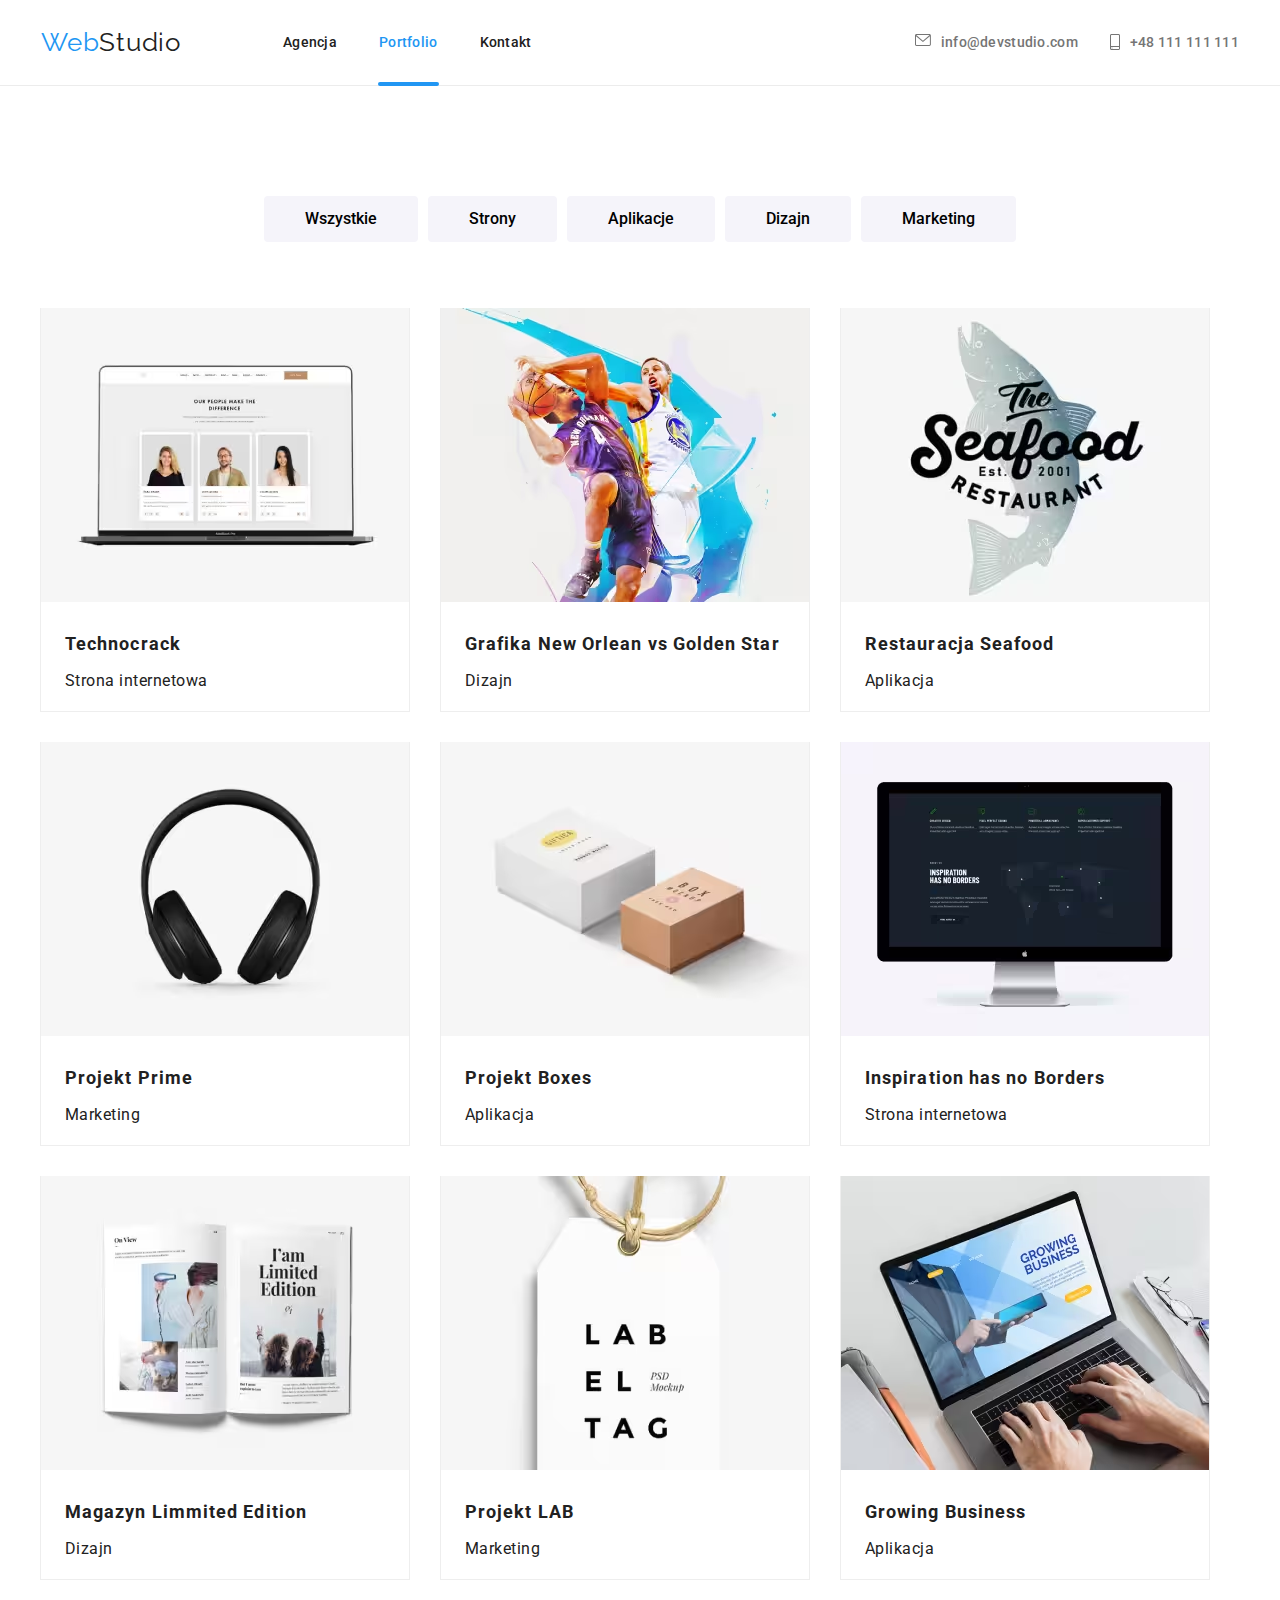
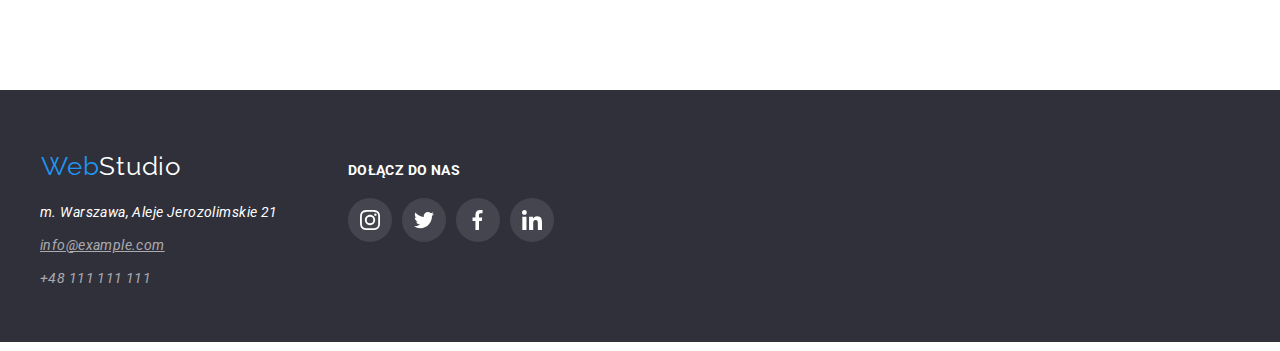
==== portfolio.html @ 5cfadc45 "Initial commit" ====
<!DOCTYPE html>
<html lang="pl">
  <head>
    <meta charset="UTF-8" />
    <meta http-equiv="X-UA-Compatible" content="IE=edge" />
    <meta name="viewport" content="width=device-width, initial-scale=1.0" />
    <link rel="stylesheet" href="./css/normalize.css" />
    <link rel="stylesheet" href="./css/styles.css" />
    <link
      rel="stylesheet"
      href="https://fonts.googleapis.com/css?family=Raleway:700|Roboto:400,500,700,900"
    />
    <link rel="shortcut icon" href="#" />
    <title>Portfolio</title>
  </head>
  <body>
    <header>
      <div class="container">
        <div class="header-left">
          <a href="index.html" rel="noopener noreferrer nofollow">
            <p class="logo">
              <span class="blue-text">Web</span>
              <span class="black-text">Studio</span>
            </p>
          </a>
          <nav>
            <!--Nawigacja strony-->
            <div class="box-nav-link">
              <a href="index.html" rel="noopener noreferrer nofollow">
                Agencja
              </a>
            </div>
            <div class="box-nav-link">
              <a
                class="nav-link"
                href="portfolio.html"
                rel="noopener noreferrer nofollow"
              >
                Portfolio
              </a>
            </div>
            <div class="box-nav-link">
              <a href="./kontakt" rel="noopener noreferrer nofollow">Kontakt</a>
            </div>
          </nav>
        </div>
        <div class="header-right">
          <!--Dane kontaktowe-->
          <ul class="contact-top">
            <li>
              <a href="mailto:info@devstudio.com">
                <svg width="16px" height="12px">
                  <use href="./images/icons.svg#icon-mail"></use>
                </svg>
                info@devstudio.com
              </a>
            </li>
            <li>
              <a href="tel:+48111111111">
                <svg width="10px" height="16px">
                  <use href="./images/icons.svg#icon-tel"></use>
                </svg>
                +48 111 111 111
              </a>
            </li>
          </ul>
        </div>
      </div>
    </header>
    <main class="main-portfolio section">
      <div class="container">
        <ul class="filter-buttons">
          <!--Przyciski filtru-->
          <li><button type="button" onclick="">Wszystkie</button></li>
          <li><button type="button" onclick="">Strony</button></li>
          <li><button type="button" onclick="">Aplikacje</button></li>
          <li><button type="button" onclick="">Dizajn</button></li>
          <li><button type="button" onclick="">Marketing</button></li>
        </ul>
      </div>
      <div class="container">
        <ul class="projects">
          <li>
            <!--Obraz nr1-->
            <div class="picture-projects">
              <div class="overlay-projects">
                <span>
                  Technocrack jest popularną platformą wykorzystywaną do
                  rozpowszechniania koronawirusa. Firmy wykorzystują tę
                  platformę do celów szpiegowskich i ataków na niezabezpieczone
                  serwery konkurencji
                </span>
              </div>
              <picture>
                <source
                  srcset="./images/img-p1.avif"
                  type="image/avif"
                  width="370"
                  height="294"
                />
                <source
                  srcset="./images/img-p1.png"
                  type="image/png"
                  width="370"
                  height="294"
                />
                <img
                  src="./images/img-p1.jpg"
                  alt="Podgląd strony internetowej Technocrack wyświetlanej na laptopie"
                  width="370"
                  height="294"
                />
              </picture>
            </div>
            <h4>Technocrack</h4>
            <p>Strona internetowa</p>
          </li>
          <li>
            <!--Obraz nr2-->
            <div class="picture-projects">
              <div class="overlay-projects">
                <span>
                  Technocrack jest popularną platformą wykorzystywaną do
                  rozpowszechniania koronawirusa. Firmy wykorzystują tę
                  platformę do celów szpiegowskich i ataków na niezabezpieczone
                  serwery konkurencji
                </span>
              </div>
              <picture
                ><source
                  srcset="./images/img-p2.avif"
                  type="image/avif"
                  width="370"
                  height="294" />
                <source
                  srcset="./images/img-p2.png"
                  type="image/png"
                  width="370"
                  height="294" />
                <img
                  src="./images/img-p2.jpg"
                  alt="Dwójka koszykarzy w trakcie gry"
                  width="370"
                  height="294"
              /></picture>
            </div>
            <h4>Grafika New Orlean vs Golden Star</h4>
            <p>Dizajn</p>
          </li>
          <li>
            <!--Obraz nr3-->
            <div class="picture-projects">
              <div class="overlay-projects">
                <span>
                  Technocrack jest popularną platformą wykorzystywaną do
                  rozpowszechniania koronawirusa. Firmy wykorzystują tę
                  platformę do celów szpiegowskich i ataków na niezabezpieczone
                  serwery konkurencji
                </span>
              </div>
              <picture
                ><source
                  srcset="./images/img-p3.avif"
                  type="image/avif"
                  width="370"
                  height="294" />
                <source
                  srcset="./images/img-p3.png"
                  type="image/png"
                  width="370"
                  height="294" />
                <img
                  src="./images/img-p3.jpg"
                  alt="Napis logo The Seafood Restaurant Est. 2001 na tle szarej ryby"
                  width="370"
                  height="294"
              /></picture>
            </div>
            <h4>Restauracja Seafood</h4>
            <p>Aplikacja</p>
          </li>
          <li>
            <!--Obraz nr4-->
            <div class="picture-projects">
              <div class="overlay-projects">
                <span>
                  Technocrack jest popularną platformą wykorzystywaną do
                  rozpowszechniania koronawirusa. Firmy wykorzystują tę
                  platformę do celów szpiegowskich i ataków na niezabezpieczone
                  serwery konkurencji
                </span>
              </div>
              <picture
                ><source
                  srcset="./images/img-p4.avif"
                  type="image/avif"
                  width="370"
                  height="294" />
                <source
                  srcset="./images/img-p4.png"
                  type="image/png"
                  width="370"
                  height="294" />
                <img
                  src="./images/img-p4.jpg"
                  alt="Czarne słuchawki nauszne"
                  width="370"
                  height="294"
              /></picture>
            </div>
            <h4>Projekt Prime</h4>
            <p>Marketing</p>
          </li>
          <li>
            <!--Obraz nr5-->
            <div class="picture-projects">
              <div class="overlay-projects">
                <span>
                  Technocrack jest popularną platformą wykorzystywaną do
                  rozpowszechniania koronawirusa. Firmy wykorzystują tę
                  platformę do celów szpiegowskich i ataków na niezabezpieczone
                  serwery konkurencji
                </span>
              </div>
              <picture
                ><source
                  srcset="./images/img-p5.avif"
                  type="image/avif"
                  width="370"
                  height="294" />
                <source
                  srcset="./images/img-p5.png"
                  type="image/png"
                  width="370"
                  height="294" />
                <img
                  src="./images/img-p5.jpg"
                  alt="Dwa pudełka w 3d"
                  width="370"
                  height="294"
              /></picture>
            </div>
            <h4>Projekt Boxes</h4>
            <p>Aplikacja</p>
          </li>
          <li>
            <!--Obraz nr6-->
            <div class="picture-projects">
              <div class="overlay-projects">
                <span>
                  Technocrack jest popularną platformą wykorzystywaną do
                  rozpowszechniania koronawirusa. Firmy wykorzystują tę
                  platformę do celów szpiegowskich i ataków na niezabezpieczone
                  serwery konkurencji
                </span>
              </div>
              <picture
                ><source
                  srcset="./images/img-p6.avif"
                  type="image/avif"
                  width="370"
                  height="294" />
                <source
                  srcset="./images/img-p6.png"
                  type="image/png"
                  width="370"
                  height="294" />
                <img
                  src="./images/img-p6.jpg"
                  alt="Podgląd strony internetowej Inspiration has no borders wyświetlanej na monitorze"
                  width="370"
                  height="294"
              /></picture>
            </div>
            <h4>Inspiration has no Borders</h4>
            <p>Strona internetowa</p>
          </li>
          <li>
            <!--Obraz nr7-->
            <div class="picture-projects">
              <div class="overlay-projects">
                <span>
                  Technocrack jest popularną platformą wykorzystywaną do
                  rozpowszechniania koronawirusa. Firmy wykorzystują tę
                  platformę do celów szpiegowskich i ataków na niezabezpieczone
                  serwery konkurencji
                </span>
              </div>
              <picture
                ><source
                  srcset="./images/img-p7.avif"
                  type="image/avif"
                  width="370"
                  height="294" />
                <source
                  srcset="./images/img-p7.png"
                  type="image/png"
                  width="370"
                  height="294" />
                <img
                  src="./images/img-p7.jpg"
                  alt="Otwarte czasopismo z ilustracjami i napisem I'am limited edition"
                  width="370"
                  height="294"
              /></picture>
            </div>
            <h4>Magazyn Limmited Edition</h4>
            <p>Dizajn</p>
          </li>
          <li>
            <!--Obraz nr8-->
            <div class="picture-projects">
              <div class="overlay-projects">
                <span>
                  Technocrack jest popularną platformą wykorzystywaną do
                  rozpowszechniania koronawirusa. Firmy wykorzystują tę
                  platformę do celów szpiegowskich i ataków na niezabezpieczone
                  serwery konkurencji
                </span>
              </div>
              <picture
                ><source
                  srcset="./images/img-p8.avif"
                  type="image/avif"
                  width="370"
                  height="294" />
                <source
                  srcset="./images/img-p8.png"
                  type="image/png"
                  width="370"
                  height="294" />
                <img
                  src="./images/img-p8.jpg"
                  alt="Etykieta odzieżowa z napisem Label Tag"
                  width="370"
                  height="294"
              /></picture>
            </div>
            <h4>Projekt LAB</h4>
            <p>Marketing</p>
          </li>
          <li>
            <!--Obraz nr9-->
            <div class="picture-projects">
              <div class="overlay-projects">
                <span>
                  Technocrack jest popularną platformą wykorzystywaną do
                  rozpowszechniania koronawirusa. Firmy wykorzystują tę
                  platformę do celów szpiegowskich i ataków na niezabezpieczone
                  serwery konkurencji
                </span>
              </div>
              <picture
                ><source
                  srcset="./images/img-p9.avif"
                  type="image/avif"
                  width="370"
                  height="294" />
                <source
                  srcset="./images/img-p9.png"
                  type="image/png"
                  width="370"
                  height="294" />
                <img
                  src="./images/img-p9.jpg"
                  alt="Ręce piszą na klawiaturze laptopa"
                  width="370"
                  height="294"
              /></picture>
            </div>
            <h4>Growing Business</h4>
            <p>Aplikacja</p>
          </li>
        </ul>
      </div>
    </main>
    <footer>
      <div class="container">
        <div class="contact-in-footer">
          <a href="index.html" rel="noopener noreferrer nofollow">
            <p class="logo">
              <span class="blue-text">Web</span
              ><span class="white-text">Studio</span>
            </p>
          </a>
          <address>
            <!--Dane kontaktowe stopka-->
            <p class="contact-bottom-add">
              m. Warszawa, Aleje Jerozolimskie 21
            </p>
            <p class="contact-bottom-mail">info@example.com</p>
            <p class="contact-bottom-tel">+48 111 111 111</p>
          </address>
        </div>
        <div class="footer-right">
          <p>DOŁĄCZ DO NAS</p>
          <ul class="socials-in-footer">
            <li>
              <svg width="20px" height="20px">
                <use href="./images/icons.svg#icon-instagram"></use>
              </svg>
            </li>
            <li>
              <svg width="20px" height="20px">
                <use href="./images/icons.svg#icon-twitter"></use>
              </svg>
            </li>
            <li>
              <svg width="20px" height="20px">
                <use href="./images/icons.svg#icon-facebook"></use>
              </svg>
            </li>
            <li>
              <svg width="20px" height="20px">
                <use href="./images/icons.svg#icon-linkedin"></use>
              </svg>
            </li>
          </ul>
        </div>
      </div>
    </footer>
    <script src="./js/modal.js"></script>
  </body>
</html>
---- css/styles.css ----
body{
    background-color: #FFFFFF;
    color: #212121;
    font-family: 'Roboto';
    display:flex;
    flex-direction: column;
}
ul{
    list-style-type: none;
}
.allwidth{
    width:100%;
}
button{
    border: none;
}
button:hover{
    cursor: pointer;
}
#white h2{
    font-size: 36px;
    line-height: 117%;
    text-align: center;
    letter-spacing: 0.03em;
}
#team h2{
    font-size: 36px;
    line-height: 117%;
    text-align: center;
    letter-spacing: 0.03em;
}
.container{
    width:1200px;
}
.blue-text,
address p:hover,
address p:focus,
a:hover,
a:focus,
a.nav-link,
.contact-top a:hover,
.contact-top a:focus{
    color: #2196F3;
}
.black-text{
    color: #212121;
}
.white-text{
    color: #FFFFFF;
}

/*header*/
header{
    border-bottom: 1px solid #ECECEC;
    width: 100%;
    display: flex;
    justify-content: center;
}
header .container{
    display:flex;
    flex-direction: row;
    justify-content: space-between;
    align-items: center;
}
header .header-left{
    display: flex;
    flex-direction: row;
}
header ul.contact-top{
    margin:0;
    padding-left: 0px;
}
header ul.contact-top li:first-child{
    padding-right: 30px;
}
header .logo{
    padding-right: 100px;
}
.logo {
    font-family: 'Raleway';
    font-size: 26px;
    line-height: 119%;
    letter-spacing: 0.03em;
    display:flex;
}
/* nav */
nav {
    font-weight: 500;
    font-size: 14px;
    line-height: 115%;
    letter-spacing: 0.02em;
    display: flex;
    align-items: center;
    flex-direction: row;
    position: relative;
}
nav a{
    transition: 250ms cubic-bezier(0.4, 0, 0.2, 1);
}
div.box-nav-link{
    margin-left: 40px;
}
div.box-nav-link:first-child{
    margin-left: 0;
}
div.box-nav-link{
    height: 100%;
    display: flex;
    align-items: center;
    position: relative;
}
a.nav-link::after{
    content: "";
    width: 100%;
    height: 4px;
    display: inline-block;
    background-color:#2196F3;
    border-radius: 2px;
    position: absolute;
    bottom: -1px;
    left: 0px;
}
/* contact-top*/
ul.contact-top{
    display: flex;
    flex-direction: row;
    justify-content: center;
}
li.contact-top{
    align-items: center;
}
.contact-top svg{
    fill: #757575;
    margin-right: 10px;
}
.contact-top a {
    color: #757575;
    font-family: 'Roboto';
    font-weight: 500;
    font-size: 14px;
    letter-spacing: 0.02em;
    display: flex;
    flex-direction: row;
    justify-content: space-between;
    transition: 250ms cubic-bezier(0.4, 0, 0.2, 1);
}
.contact-top a:hover svg,
.contact-top a:focus svg{
    fill: #2196F3;
}
/*footer*/
footer{
    background-color: #2F303A;
    width: 100%;
    display: flex;
    justify-content: space-around;
    height:252px;
}
footer .logo {
    margin: 0;
}
footer .container{
    display: flex;
    flex-direction: row;
    justify-content: flex-start;
    align-items: center;
}
footer .contact-in-footer{
    margin-right: 70px;
    height: 100%;
    padding-top:60px;
}
.contact-in-footer a{
    width:145px;
    height:31px;
    transition: 250ms cubic-bezier(0.4, 0, 0.2, 1);
}
.footer-right{
    height: 100%;
    padding-top: 72px;
}
ul.socials-in-footer {
    padding-left: 0;
    display: flex;
    flex-direction: row;
    justify-content: space-between;
    margin-top: 20px;
    margin-bottom: 0;
}
.socials-in-footer li{
    width: 44px;
    height: 44px;
    margin-left: 10px;
    display: flex;
    align-items: center;
    justify-content: center;
    background: #ffffff1a;
    border-radius: 50%;
    transition: 250ms cubic-bezier(0.4, 0, 0.2, 1);
}
.socials-in-footer li:first-child {
    margin-left: 0;
}
.socials-in-footer svg{
    fill:#FFFFFF;
}
.socials-in-footer li:hover,
.socials-in-footer li:focus{
    background: #2196F3;
    border-radius: 50%;
}
.footer-right p{
    font-weight: 700;
    font-size: 14px;
    letter-spacing: 0.03em;
    color: #FFFFFF;
    margin:0;
}

/*dalsze style*/
address p {
    font-weight: 400;
    font-size: 14px;
    line-height: 171%;
    letter-spacing: 0.03em;
    transition: 250ms cubic-bezier(0.4, 0, 0.2, 1);
}

.contact-bottom-add {
    color: #ffffff;
    margin:0;
    padding-top: 20px;
    padding-bottom: 9px;
}

.contact-bottom-mail {
    text-decoration-line: underline;
    color: #ffffff99;
    margin: 0;
}

.contact-bottom-tel {
    color: #ffffff99;
    padding-bottom: 60px;
    margin: 0;
    padding-top:9px;
}

/*wszystkie linki*/
a{
    text-decoration: none;
    color: #212121;
    display: inline-block;
    padding: 1px;
}

/*id order w index.html*/
#order {
    background-color: #2F303A;
    display: flex;
    justify-content: center;
    padding: 170px 0px;
    background-image: url('../images/team-work.png');
    background-repeat: no-repeat;
    background-position: 50% 50%;
    box-shadow: inset 1600px 600px rgba(47,48,58, 40%);
    background-size: contain;
    min-width: 1600px;
}
#order ul{
    display: flex;
    flex-direction: column;
    justify-content: center;
    align-items: center;
}
#order h1 {
    text-align: center;
    font-weight: 900;
    font-size: 44px;
    line-height: 136%;
    letter-spacing: 0.06em;
    text-transform: uppercase;
}
button.order-button {
    background-color: #2196F3;
    color: #FFFFFF;
    box-shadow: 0px 4px 4px #00000026;
    border-radius: 4px;
    font-weight: 700;
    font-size: 16px;
    line-height: 188%;
    text-align: center;
    padding: 10px 41px;
    letter-spacing: 0.06em;
}
#order .container ul{
    padding-left: 0;
}


/*opisy lorem w index.html*/
#white {
    margin: 0;
    display: flex;
    flex-direction: column;
    justify-content: center;
    align-items: center;
}
.lorem-index{
    font-size: 14px;
    letter-spacing: 0.03em;
   display: flex;
}
.lorem-index h4{
    margin:0;
    padding-top:30px;
    padding-bottom: 10px;
}
.lorem-index p{
    line-height: 171%;
    color:#757575;
    margin:0;
}
ul.lorem-index{
    padding-left: 0;
    padding-bottom: 0;
    margin:0;
}
.lorem-index li{
    padding: 0 7px;
}
.div-icon-lorem{
    width: 270px;
    height: 120px;
    background: #F5F4FA;
    border-radius: 4px;
    display: flex;
    align-items: center;
    justify-content: center;
}
/*czym się zajmujemy*/

.what-we-do ul{
    display:flex;
    justify-content: center;
    padding-left:0px;
}
.what-we-do li{
    padding-left: 30px;
}
.what-we-do li:first-child{
    padding-left: 0px;
}
.picture-what-we-do{
    width: 370px;
    height: 294px;
    position: relative;
}
.description-picture-what-we-do{
    position: absolute;
    bottom: 0px;
    width: 370px;
    height: 70px;
    background: rgba(47, 48, 58, 0.8);
}
.description-picture-what-we-do p{
    font-weight: 700;
    font-size: 14px;
    line-height: 16px;
    text-align: center;
    letter-spacing: 0.03em;
    text-transform: uppercase;
    color: #FFFFFF;
    padding: 27px 90px;
    margin: 0px;
}

/*id team w index.html*/
#team {
    background-color: #F5F4FA;
    padding-top: 70px;
    display: flex;
    justify-content: center;
}
#team ul.team-cards{
    display: flex;
    flex-direction: row;
    justify-content: space-between;
    padding-left: 0;
}
#team li {
    background-color: #FFFFFF;
    box-shadow: 0px 1px 3px rgba(0, 0, 0, 0.12), 0px 1px 1px rgba(0, 0, 0, 0.14), 0px 2px 1px rgba(0, 0, 0, 0.2);
    border-radius: 0px 0px 4px 4px;
}
ul.socials-in-team{
    padding-left: 0;
    text-align: center;
    display: flex;
    flex-direction: row;
    justify-content: center;
    margin-bottom: 30px;
}
#team .socials-in-team li{
    box-shadow:none;
    width: 44px;
    height: 44px;
    margin-left: 10px;
    display: flex;
    align-items: center;
    justify-content: center;
    background: #ffffff;
    border-radius: 50%;
    transition: 250ms cubic-bezier(0.4, 0, 0.2, 1);
}
#team .socials-in-team li:first-child{
    margin-left: 0;
}
#team .socials-in-team svg{
    fill:#AFB1B8;
}
#team .socials-in-team li:hover,
#team .socials-in-team li:focus{
    background: #2196F3;
    border-radius: 50%;
}
#team .socials-in-team li:hover svg,
#team .socials-in-team li:focus svg{
    fill: #ffffff;
}
#team h4{
    font-weight: 500;
    font-size: 16px;
    line-height: 19px;
    text-align: center;
    letter-spacing: 0.03em;
    color: #212121;
    margin:0;
    padding-top: 30px;
}
#team p{
    font-weight: 400;
    font-size: 16px;
    line-height: 19px;
    text-align: center;
    letter-spacing: 0.03em;
    color: #757575;
    padding-bottom: 10px;
    padding-top: 10px;
    margin:0;
}
/*nasi klienci #clients*/
#clients{
    display: flex;
    flex-direction: column;
    align-items: center;
    text-align: center;
}
.clients-logo-list{
    display: flex;
    flex-direction: row;
    justify-content: space-between;
    padding-left: 0;
}
#clients li{
    width:170px;
    height:92px;
    border: 1px solid #AFB1B8;
    border-radius: 4px;
    margin-left: 30px;
    display: flex;
    align-items: center;
    justify-content: center;
    transition: 250ms cubic-bezier(0.4, 0, 0.2, 1);
}
#clients li:first-child{
    margin-left: 0;
}
#clients li:hover,
#clients li:focus{
    border: 1px solid #2196F3;
}
#clients h2{
    font-weight: 700;
    font-size: 36px;
    line-height: 42px;
    letter-spacing: 0.03em;
}
#clients svg{
    fill:#AFB1B8;
}
#clients li:hover svg,
#clients li:focus svg{
    fill:#2196F3;
}

/*przyciski w portfolio.html*/
.filter-buttons{
    line-height: 162%;
    text-align: center;
    display: flex;
    align-items: row;
    justify-content: center;
}

.filter-buttons button{
    background-color: #F5F4FA;
    border-radius: 4px;
    padding: 10px 41px;
    margin-left:5px;
    margin-right:5px;
    margin-bottom: 34px;
    font-weight: 500;
    font-size: 16px;
    line-height: 162%;
    transition: 250ms cubic-bezier(0.4, 0, 0.2, 1);
}

.filter-buttons button:hover,
.filter-buttons button:focus{
    background-color: #2196F3;
    color: #ffffff;
    box-shadow: 0px 3px 1px rgba(0, 0, 0, 0.1), 0px 1px 2px #00000014, 0px 2px 2px rgba(0, 0, 0, 0.12);
}

/*obrazy z podpisami w portfolio.html*/
.main-portfolio{
    margin: 0;
    display: flex;
    flex-direction: column;
    justify-content: center;
    align-items: center;
}
.main-portfolio ul{
    padding-left: 0;
}
.projects{
    display: flex;
    flex-flow: row wrap;
}
.projects li{
    width: 370px;
    height:404px;
    margin-top: 30px;
    position: relative;
    overflow: hidden;
    transition: 250ms cubic-bezier(0.4, 0, 0.2, 1);
}
.picture-projects{
    position: relative;
    overflow: hidden;
}
.projects li:hover{
    box-shadow: 0px 1px 1px rgba(0, 0, 0, 0.12), 0px 4px 4px rgba(0, 0, 0, 0.06), 1px 4px 6px rgba(0, 0, 0, 0.16);
}
.projects li:hover .overlay-projects{
    transform: translateY(0);
}
.overlay-projects{
    position: absolute;
    width: 370px;
    height: 294px;
    background: rgba(33, 150, 243, 0.9);
    transform: translateY(101%);
    transition: transform 250ms cubic-bezier(0.4, 0, 0.2, 1);
    width: 100%;
    height: 100%;
    padding: 49px 45px 49px 24px;
}
.overlay-projects span{
    font-weight: 400;
    font-size: 18px;
    line-height: 156%;
    letter-spacing: 0.03em;
    color: #FFFFFF;
    margin:0;
}
.projects li:nth-child(-n+3){
    margin-top: 0;
}
.projects ul{
    margin-bottom: 30px;
}
ul.projects.container{
    padding-left: 0;
}
.projects li:nth-child(3n+2){
    margin-left: 30px;
    margin-right: 30px;
}
.projects h4{
    font-size: 18px;
    line-height: 200%;
    letter-spacing: 0.06em;
    padding-left: 24px;
    padding-right: 24px;
    margin-top: 20px;
    margin-bottom: 0;
}
.projects p{
    font-size: 16px;
    line-height: 188%;
    letter-spacing: 0.03em;
    padding-left: 24px;
    margin-bottom: 20px;
    margin-top: 4px;
}
.projects li{
    border-bottom: 1px solid #EEEEEE;
    border-left: 1px solid #EEEEEE;
    border-right: 1px solid #EEEEEE;
}
.section{
    padding-top: 94px;
    padding-bottom: 94px;
}
/*okno modalne*/
.is-hidden{
    pointer-events: none;
    visibility: hidden;
    opacity: 1;
    transform: translateX(0) translateY(0) scale(0) rotate(0) skew(0);
}
div.modal{
    position: fixed;
    background: rgba(0, 0, 0, 0.2);
    width: 100%;
    height: 100%;
    display: flex;
    align-items: center;
    justify-content: center;
    opacity:1;
    visibility: unset;
    transition: transform 250ms cubic-bezier(0.4, 0, 0.2, 1);
    z-index: 3;
}
div.modal-window{
    position: absolute;
    width: 528px;
    height: 581px;
    box-shadow: 0px 1px 3px rgba(0, 0, 0, 0.12), 0px 1px 1px rgba(0, 0, 0, 0.14), 0px 2px 1px rgba(0, 0, 0, 0.2);
    border-radius: 4px;
    background: #FFFFFF;
    overflow: hidden;
}
div.modal-window-close{
    background: #FFFFFF;
    border-radius: 4px; 
}
button.modal-window-close{
    position: absolute;
    top: 8px;
    right: 8px;
    width: 30px;
    height: 30px;
    border-radius: 2px;
    border: 1px solid rgba(0, 0, 0, 0.1);
    background: #ffffff;
    border-radius: 50%;
}
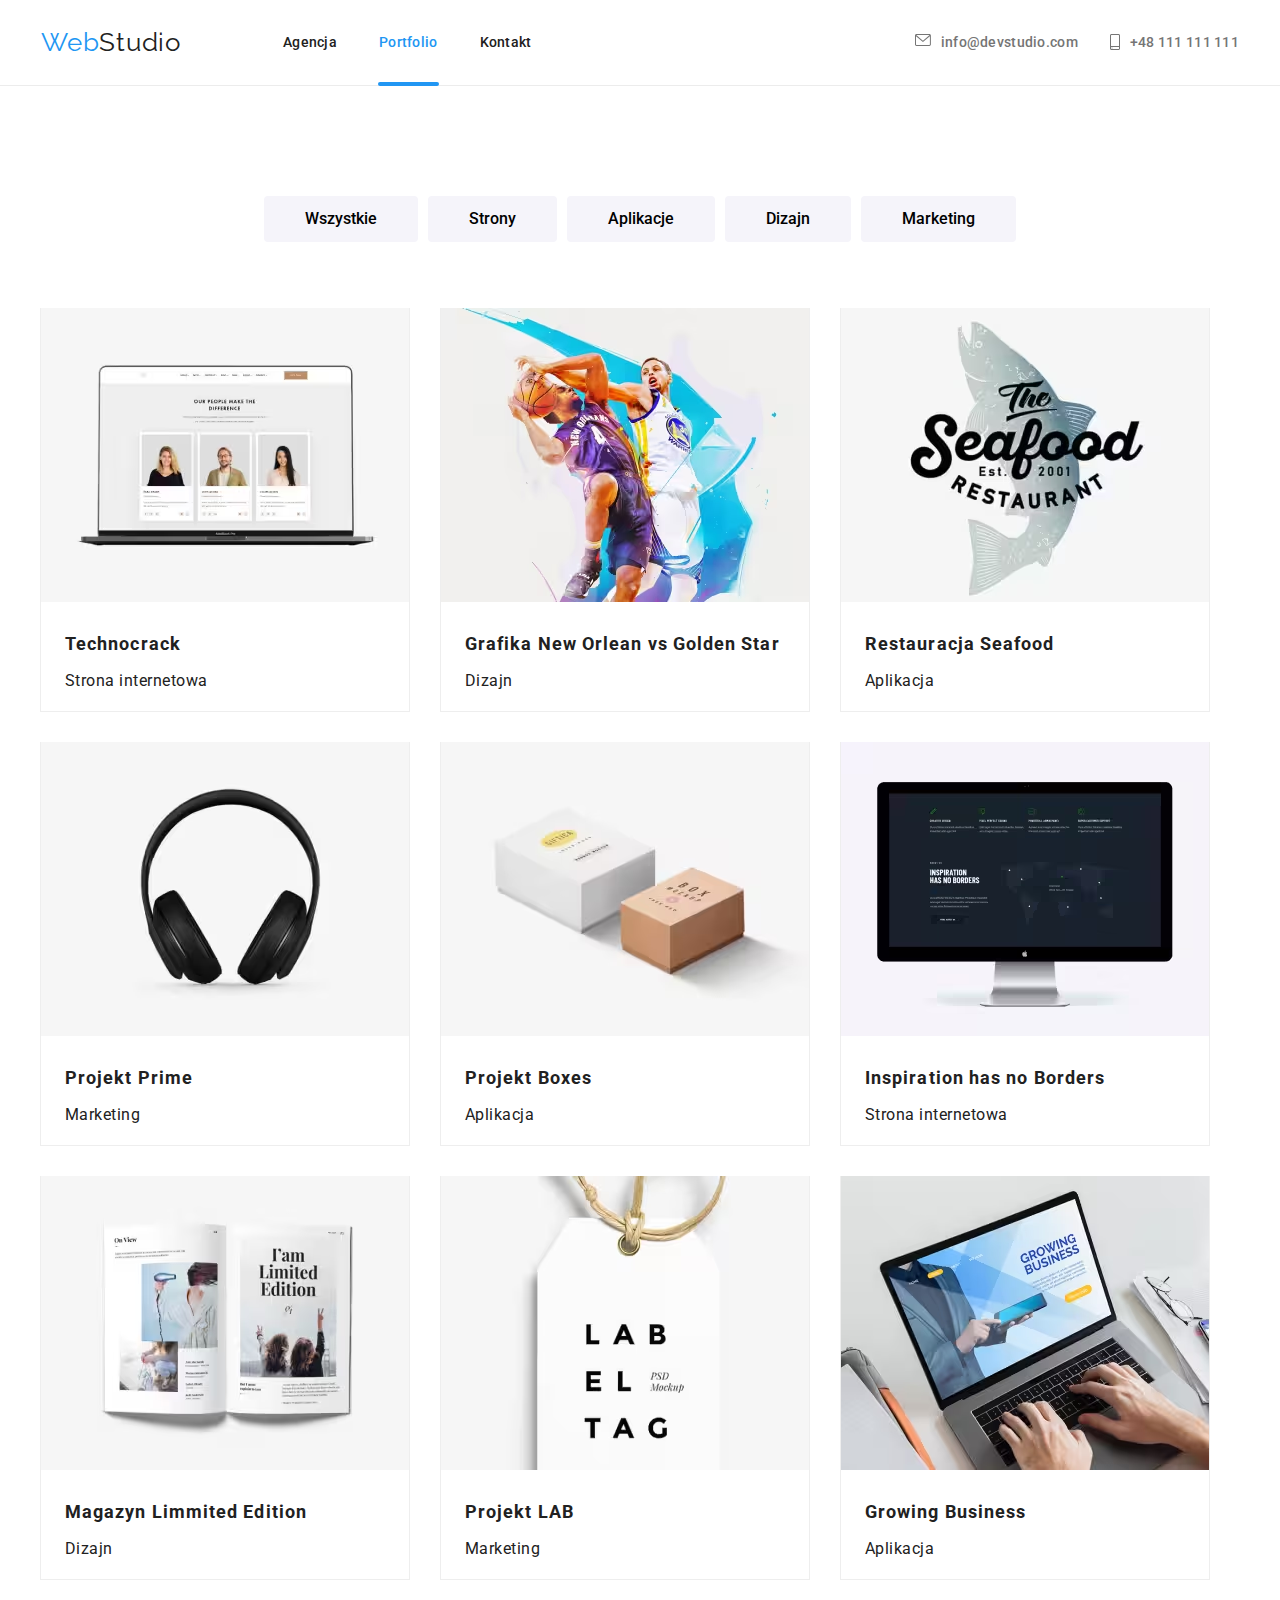
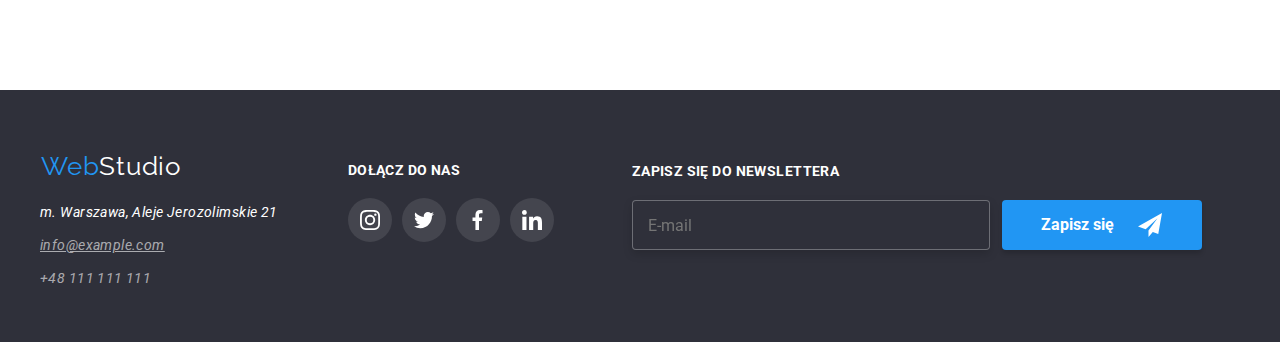
==== commit e20bd507: "Hw06 v.1.0" ====
--- a/portfolio.html
+++ b/portfolio.html
@@ -392,7 +392,7 @@
             <p class="contact-bottom-tel">+48 111 111 111</p>
           </address>
         </div>
-        <div class="footer-right">
+        <div class="footer-middle">
           <p>DOŁĄCZ DO NAS</p>
           <ul class="socials-in-footer">
             <li>
@@ -416,6 +416,28 @@
               </svg>
             </li>
           </ul>
+        </div>
+        <div class="footer-right">
+          <form name="form-footer" action="">
+            <label id="email-newsletter" for="email-newsletter"
+              >ZAPISZ SIĘ DO NEWSLETTERA</label
+            >
+            <div class="form-footer">
+              <input
+                type="email"
+                text="E-mail"
+                name="email-newsletter"
+                placeholder="E-mail"
+              />
+
+              <button type="submit" name="email-newsletter">
+                <p>Zapisz się</p>
+                <svg width="24px" height="24px">
+                  <use href="./images/icons.svg#icon-send_icon_footer"></use>
+                </svg>
+              </button>
+            </div>
+          </form>
         </div>
       </div>
     </footer>
--- a/css/styles.css
+++ b/css/styles.css
@@ -175,7 +175,7 @@
     height:31px;
     transition: 250ms cubic-bezier(0.4, 0, 0.2, 1);
 }
-.footer-right{
+.footer-middle{
     height: 100%;
     padding-top: 72px;
 }
@@ -209,12 +209,41 @@
     background: #2196F3;
     border-radius: 50%;
 }
-.footer-right p{
+.footer-middle p,
+.footer-right label{
     font-weight: 700;
     font-size: 14px;
     letter-spacing: 0.03em;
     color: #FFFFFF;
     margin:0;
+}
+.footer-right{
+    padding-top: 72px;
+    margin-left: 78px;
+    height: 100%;
+}
+.footer-right svg{
+    fill:#FFFFFF;
+    margin-left: 24px;
+}
+.footer-right button{
+    width: 200px;
+    height: 50px;
+    background: #2196F3;
+    box-shadow: 0px 4px 4px rgba(0, 0, 0, 0.15);
+    border-radius: 4px;
+    color:#FFFFFF;
+    font-weight: 700;
+    font-size: 16px;
+    line-height: 188%;
+    position: relative;
+    display: flex;
+    justify-content: center;
+    align-items: center;
+}
+.form-footer{
+    display: flex;
+    margin-top: 20px;
 }
 
 /*dalsze style*/
@@ -658,3 +687,140 @@
     background: #ffffff;
     border-radius: 50%;
 }
+.form-modal{
+    display: flex;
+    flex-direction: column;
+    align-items: center;
+    height: 100%;
+    width: 100%;
+    margin-top: 40px;
+}
+.form-modal h2{
+    font-size: 20px;
+    letter-spacing: 0.03em;
+    color: #212121;
+    margin: 0px;
+}
+.form-modal ul{
+    display: flex;
+    flex-direction: column;
+    align-content: space-between;
+    width: 448px;
+    padding:0px;
+    margin: 0px;
+}
+.form-modal li{
+    display: flex;
+    flex-direction: column;
+    position: relative;
+}
+.form-modal svg{
+    position: absolute;
+    top: 55%;
+    left: 13px;
+    fill:#212121;
+}
+.form-modal input[type="text"]{
+    width: 448px;
+    height: 40px;
+    border: 1px solid #21212133;
+    border-radius: 4px;
+    margin-top: 5px;
+    font-weight: 400;
+    font-size: 12px;
+    line-height: 14px;
+    letter-spacing: 0.01em;
+    padding-left: 35px;
+}
+.form-modal textarea:focus,
+.form-modal textarea:hover,
+.form-modal input[type="text"]:focus,
+.form-modal input[type="text"]:hover{
+    border: 1px solid #2196F3;
+    transition: transform 250ms cubic-bezier(0.4, 0, 0.2, 1);
+}
+.input-form-modal:focus svg,
+.input-form-modal:hover svg{
+    fill: #2196F3;
+    transition: transform 250ms cubic-bezier(0.4, 0, 0.2, 1);
+}
+.form-modal textarea{
+    border: 1px solid rgba(33, 33, 33, 0.2);
+    border-radius: 4px;
+    font-weight: 400;
+    font-size: 12px;
+    line-height: 14px;
+    letter-spacing: 0.01em; 
+    color: #75757580;
+    padding: 12px 16px;
+    width: 448px;
+    height: 120px;
+    resize:none;
+    margin-top: 5px;
+}
+.form-modal label{
+    font-weight: 400;
+    font-size: 12px;
+    line-height: 100%;
+    letter-spacing: 0.01em;
+    color: #757575;
+    padding-top: 10px;
+    padding-bottom: 4px;
+}
+#form_modal{
+    display: flex;
+    flex-direction: column;
+    align-items: center;
+}
+.modal-agreement{
+    display: flex;
+    flex-direction: row;
+    width: 100%;
+    justify-content: center;
+    position: relative;
+}
+.modal-agreement p{
+    padding-left: 5px;
+    font-weight: 400;
+    font-size: 14px;
+    line-height: 171%;
+    letter-spacing: 0.03em;
+    color: #757575;
+}
+.modal-agreement a{
+    text-decoration-line: underline;
+    color: #2196F3;
+}
+#checkbox{
+    width: 16px;
+    height: 15px;
+    border: 2px solid #000000;
+    border-radius: 2px;
+    position: absolute;
+    top:36%;
+    left:3px;
+}
+.form-modal button{
+    width: 200px;
+    height: 50px;
+    background: #2196F3;
+    box-shadow: 0px 4px 4px rgba(0, 0, 0, 0.15);
+    border-radius: 4px;
+    font-weight: 700;
+    line-height: 188%;
+    letter-spacing: 0.06em;
+    color: #FFFFFF;
+}
+
+.form-footer input{
+    border: 1px solid rgba(255, 255, 255, 0.3);
+    filter: drop-shadow(0px 4px 4px rgba(0, 0, 0, 0.15));
+    border-radius: 4px;
+    background: #2F303A;
+    width: 358px;
+    height: 50px;
+    padding-left: 15px;
+    margin-right: 12px;
+    color:#FFFFFF;
+}
+
